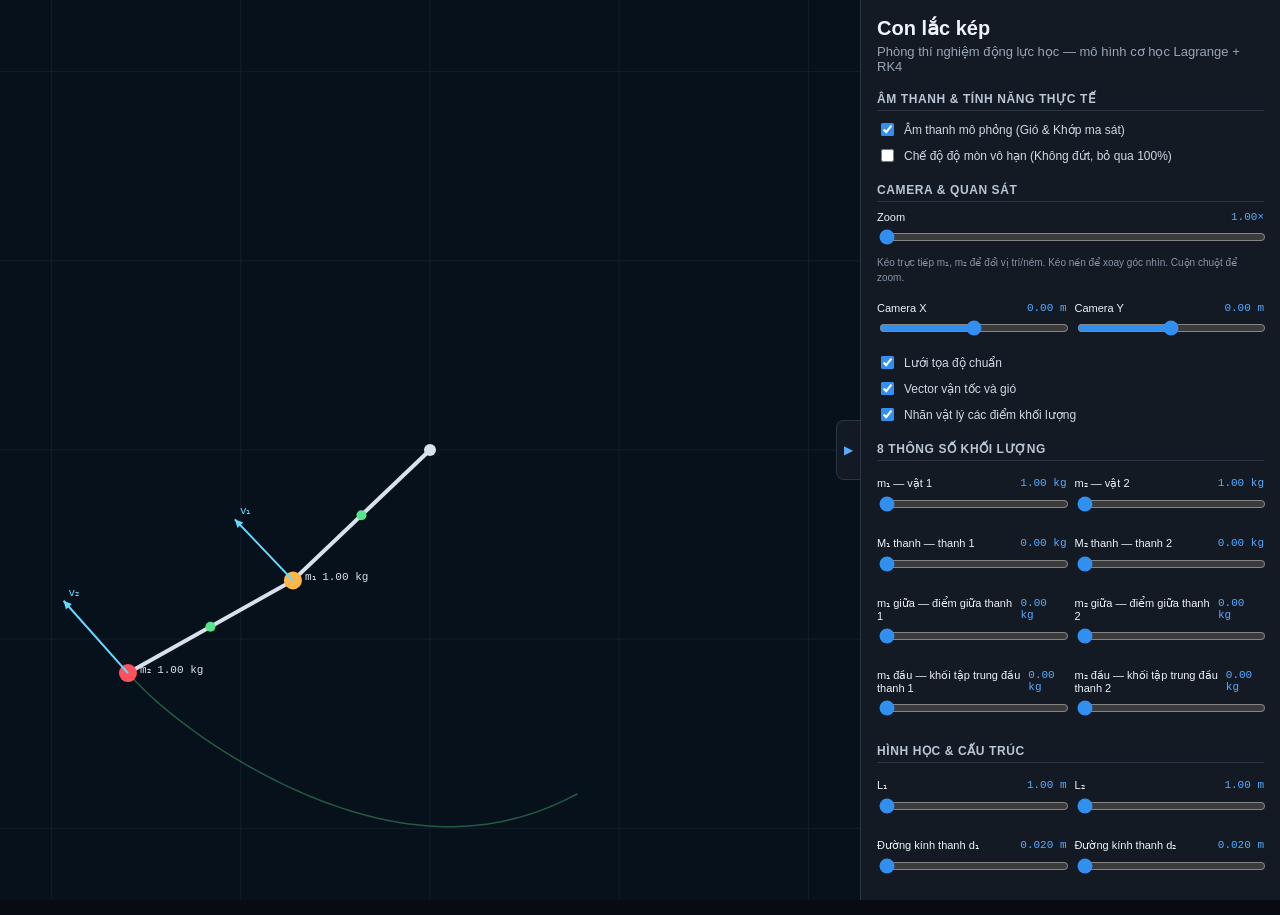
==== index.html @ 12edc6c8 "Update index.html" ====
<!doctype html>
<html lang="vi">
<head>
<meta charset="utf-8">
<meta name="viewport" content="width=device-width,initial-scale=1">
<title>Con lắc kép — Phòng thí nghiệm động lực học nâng cao</title>
<link rel="stylesheet" href="index.css">
</head>
<body>
<div class="app">
<div class="stage">
  <canvas id="cv"></canvas>
  <div id="toggleBtn" class="toggle-btn" title="Thu gọn/Mở rộng Bảng điều khiển">▶</div>
</div>
<aside class="panel" id="sidePanel">
<h1>Con lắc kép</h1>
<div class="sub">Phòng thí nghiệm động lực học — mô hình cơ học Lagrange + RK4</div>

<h2>Âm thanh & Tính năng thực tế</h2>
<label class="check"><input id="soundOn" type="checkbox" checked>Âm thanh mô phỏng (Gió & Khớp ma sát)</label>
<label class="check"><input id="infiniteWear" type="checkbox">Chế độ độ mòn vô hạn (Không đứt, bỏ qua 100%)</label>

<h2>Camera & Quan sát</h2>
<div class="field"><div class="lab"><span>Zoom</span><span class="val" id="zoomV"></span></div><input id="zoom" type="range" min="2" max="40" step=".01" value="1"></div>
<div class="note">Kéo trực tiếp m₁, m₂ để đổi vị trí/ném. Kéo nền để xoay góc nhìn. Cuộn chuột để zoom.</div>
<div class="grid">
<div class="field"><div class="lab"><span>Camera X</span><span class="val" id="camXV"></span></div><input id="camX" type="range" min="-100" max="100" step=".01" value="0"></div>
<div class="field"><div class="lab"><span>Camera Y</span><span class="val" id="camYV"></span></div><input id="camY" type="range" min="-100" max="100" step=".01" value="0"></div>
</div>
<label class="check"><input id="gridOn" type="checkbox" checked>Lưới tọa độ chuẩn</label>
<label class="check"><input id="vectors" type="checkbox" checked>Vector vận tốc và gió</label>
<label class="check"><input id="labels" type="checkbox" checked>Nhãn vật lý các điểm khối lượng</label>

<h2>8 thông số khối lượng</h2>
<div class="grid">
<div class="field"><div class="lab"><span>m₁ — vật 1</span><span class="val" id="m1V"></span></div><input id="m1" type="range" min="0.1" max="2000" step=".01" value="1"></div>
<div class="field"><div class="lab"><span>m₂ — vật 2</span><span class="val" id="m2V"></span></div><input id="m2" type="range" min="0.1" max="2000" step=".01" value="1"></div>
<div class="field"><div class="lab"><span>M₁ thanh — thanh 1</span><span class="val" id="MR1V"></span></div><input id="MR1" type="range" min="0" max="2000" step=".01" value="0"></div>
<div class="field"><div class="lab"><span>M₂ thanh — thanh 2</span><span class="val" id="MR2V"></span></div><input id="MR2" type="range" min="0" max="2000" step=".01" value="0"></div>
<div class="field"><div class="lab"><span>m₁ giữa — điểm giữa thanh 1</span><span class="val" id="m1MidV"></span></div><input id="m1Mid" type="range" min="0" max="2000" step=".01" value="0"></div>
<div class="field"><div class="lab"><span>m₂ giữa — điểm giữa thanh 2</span><span class="val" id="m2MidV"></span></div><input id="m2Mid" type="range" min="0" max="2000" step=".01" value="0"></div>
<div class="field"><div class="lab"><span>m₁ đầu — khối tập trung đầu thanh 1</span><span class="val" id="m1EndV"></span></div><input id="m1End" type="range" min="0" max="2000" step=".01" value="0"></div>
<div class="field"><div class="lab"><span>m₂ đầu — khối tập trung đầu thanh 2</span><span class="val" id="m2EndV"></span></div><input id="m2End" type="range" min="0" max="2000" step=".01" value="0"></div>
</div>

<h2>Hình học & Cấu trúc</h2>
<div class="grid">
<div class="field"><div class="lab"><span>L₁</span><span class="val" id="L1V"></span></div><input id="L1" type="range" min="1" max="500" step=".01" value="1"></div>
<div class="field"><div class="lab"><span>L₂</span><span class="val" id="L2V"></span></div><input id="L2" type="range" min="1" max="500" step=".01" value="1"></div>
<div class="field"><div class="lab"><span>Đường kính thanh d₁</span><span class="val" id="d1V"></span></div><input id="d1" type="range" min="0.02" max="20" step=".001" value=".02"></div>
<div class="field"><div class="lab"><span>Đường kính thanh d₂</span><span class="val" id="d2V"></span></div><input id="d2" type="range" min="0.02" max="20" step=".001" value=".02"></div>
<div class="field"><div class="lab"><span>Bán kính vật r₁</span><span class="val" id="r1V"></span></div><input id="r1" type="range" min="0.1" max="40" step=".001" value=".08"></div>
<div class="field"><div class="lab"><span>Bán kính vật r₂</span><span class="val" id="r2V"></span></div><input id="r2" type="range" min="0.1" max="40" step=".001" value=".08"></div>
</div>

<h2>Điều kiện ban đầu</h2>
<div class="grid">
<div class="field"><div class="lab"><span>θ₁</span><span class="val" id="t1V"></span></div><input id="t1" type="range" min="-1800" max="360" value="90"></div>
<div class="field"><div class="lab"><span>θ₂</span><span class="val" id="t2V"></span></div><input id="t2" type="range" min="-1800" max="360" value="90"></div>
<div class="field"><div class="lab"><span>ω₁</span><span class="val" id="w1V"></span></div><input id="w1" type="range" min="-200" max="2000" step=".1" value="0"></div>
<div class="field"><div class="lab"><span>ω₂</span><span class="val" id="w2V"></span></div><input id="w2" type="range" min="-200" max="2000" step=".1" value="0"></div>
</div>
<div class="field">
  <div class="lab"><span>Gia tốc trọng trường g</span><span class="val" id="gV"></span></div>
  <div style="display:flex; gap:8px;">
    <input id="g" type="range" min="0" max="200" step=".01" value="9.81" style="flex:1">
    <select id="gPreset" style="width:110px; margin-top:0; padding:4px 6px;">
      <option value="9.81">Trái Đất</option>
      <option value="1.62">Mặt Trăng</option>
      <option value="3.71">Sao Hỏa</option>
      <option value="24.79">Mộc Tinh</option>
      <option value="0">Không trọng lực</option>
    </select>
  </div>
</div>

<h2>Vật liệu & Hao mòn ổ khớp</h2>
<div class="field">
  <div class="lab"><span>Chất liệu cấu tạo (Chịu lực ly tâm)</span></div>
  <select id="material">
    <option value="s1">s1 - Vật liệu gốc (Tiêu chuẩn)</option>
    <option value="s2">s2 - Thép (Cứng, chịu ly tâm tốt)</option>
    <option value="s3">s3 - Titanium (Rất cứng, siêu bền)</option>
    <option value="s4">s4 - Sắt (Cứng trung bình)</option>
    <option value="s5">s5 - Dây thừng (Mềm, mòn/đứt nhanh)</option>
  </select>
</div>
<div class="note">Chất liệu cứng hơn sẽ chịu được lực ly tâm (kéo đứt) lớn hơn, từ đó giảm tốc độ hao mòn khớp nối khi quay nhanh.</div>

<div class="grid">
<div class="field"><div class="lab"><span>Nhớt b₁</span><span class="val" id="b1V"></span></div><input id="b1" type="range" min="0" max="100" step=".001" value=".02"></div>
<div class="field"><div class="lab"><span>Nhớt b₂</span><span class="val" id="b2V"></span></div><input id="b2" type="range" min="0" max="100" step=".001" value=".02"></div>
<div class="field"><div class="lab"><span>Ma sát khô τ₁</span><span class="val" id="f1V"></span></div><input id="f1" type="range" min="0" max="50" step=".001" value=".005"></div>
<div class="field"><div class="lab"><span>Ma sát khô τ₂</span><span class="val" id="f2V"></span></div><input id="f2" type="range" min="0" max="50" step=".001" value=".005"></div>
</div>
<div class="field"><div class="lab"><span>Hệ số mòn cơ bản</span><span class="val" id="wearRateV"></span></div><input id="wearRate" type="range" min="0" max="0.1" step=".000001" value=".00001"></div>

<h2>Không khí & Gió động</h2>
<div class="grid">
<div class="field"><div class="lab"><span>Nhiệt độ</span><span class="val" id="tempV"></span></div><input id="temp" type="range" min="-200" max="500" value="20"></div>
<div class="field"><div class="lab"><span>Áp suất</span><span class="val" id="pressV"></span></div><input id="press" type="range" min="800000" max="1100000" step="100" value="101325"></div>
<div class="field"><div class="lab"><span>Gió tĩnh</span><span class="val" id="windV"></span></div><input id="wind" type="range" min="0" max="500" step=".1" value="0"></div>
<div class="field"><div class="lab"><span>Hướng gió</span><span class="val" id="windAngV"></span></div><input id="windAng" type="range" min="0" max="360" value="0"></div>
<div class="field"><div class="lab"><span>Gió giật</span><span class="val" id="gustV"></span></div><input id="gust" type="range" min="0" max="3000" step=".1" value="0"></div>
<div class="field"><div class="lab"><span>Chu kỳ giật</span><span class="val" id="gustPV"></span></div><input id="gustP" type="range" min="2" max="2000" step=".1" value="3"></div>
<div class="field"><div class="lab"><span>Cd vật</span><span class="val" id="cdV"></span></div><input id="cd" type="range" min="0" max="200" step=".01" value=".47"></div>
<div class="field"><div class="lab"><span>Cd thanh</span><span class="val" id="rodCdV"></span></div><input id="rodCd" type="range" min="0" max="200" step=".01" value="1.2"></div>
</div>
<label class="check"><input id="air" type="checkbox" checked>Cản không khí</label>
<label class="check"><input id="windOn" type="checkbox">Bật gió</label>
<div class="grid">
<div class="field"><div class="lab"><span>Độ nhớt μ</span><span class="val" id="viscV"></span></div><input id="visc" type="range" min="0" max="2" step=".000001" value=".000018"></div>
<div class="field"><div class="lab"><span>Mật độ chất lưu ρf</span><span class="val" id="fluidRhoV"></span></div><input id="fluidRho" type="range" min="0" max="20000" step="1" value="1.225"></div>
</div>
<label class="check"><input id="buoy" type="checkbox">Lực đẩy Archimedes</label>

<h2>Môi trường nâng cao & Rung</h2>
<div class="grid">
<div class="field"><div class="lab"><span>Hệ số ρ khí</span><span class="val" id="airRhoFactorV"></span></div><input id="airRhoFactor" type="range" min="0" max="10" step=".01" value="1"></div>
<div class="field"><div class="lab"><span>Hệ số nhớt môi trường</span><span class="val" id="fluidViscFactorV"></span></div><input id="fluidViscFactor" type="range" min="0" max="10" step=".01" value="1"></div>
<div class="field"><div class="lab"><span>Biên độ rung</span><span class="val" id="supAmpV"></span></div><input id="supAmp" type="range" min="0" max="50" step=".001" value="0"></div>
<div class="field"><div class="lab"><span>Tần số rung</span><span class="val" id="supFreqV"></span></div><input id="supFreq" type="range" min="1" max="2000" step=".1" value="1"></div>
<div class="field"><div class="lab"><span>Hướng rung</span><span class="val" id="supAngV"></span></div><input id="supAng" type="range" min="0" max="360" value="0"></div>
</div>

<h2>Lực ngoại vi (Ném/Đẩy)</h2>
<div class="grid">
<div class="field"><div class="lab"><span>Lực F</span><span class="val" id="forceV"></span></div><input id="force" type="range" min="0" max="30000" step=".1" value="0"></div>
<div class="field"><div class="lab"><span>Hướng lực</span><span class="val" id="forceAngV"></span></div><input id="forceAng" type="range" min="0" max="360" value="0"></div>
<div class="field"><div class="lab"><span>Thời gian</span><span class="val" id="forceDurV"></span></div><input id="forceDur" type="range" min="0.1" max="1000" step=".01" value=".2"></div>
</div>
<select id="forceBody"><option value="1">Tác dụng lên m₁</option><option value="2">Tác dụng lên m₂</option></select>
<button class="force" id="applyForce">Tác dụng lực</button>

<h2>ĐIỀU KHIỂN MÔ PHỎNG</h2>
<div class="field"><div class="lab"><span>Tốc độ thời gian</span><span class="val" id="speedV"></span></div><input id="speed" type="range" min="1" max="500" step=".1" value="1"></div>
<div class="field"><div class="lab"><span>Vệt quỹ đạo</span><span class="val" id="trailV"></span></div><input id="trail" type="range" min="0" max="1000000" value="2"></div>
<button class="primary" id="pause">Tạm dừng</button>
<button id="reset">Reset hệ thống</button>

<h2 style="margin-top:24px; border-color:#324360; color:#fff">BẢNG ĐO LƯỜNG NĂNG LƯỢNG</h2>
<div class="energy-panel">
  <div class="meter-wrap">
     <div class="meter-label">Động năng (K)</div>
     <div class="meter"><div id="barK" style="width:0%; background:var(--green)"></div><span class="meter-val" id="valK">0 J</span></div>
  </div>
  <div class="meter-wrap">
     <div class="meter-label">Thế năng (|U|)</div>
     <div class="meter"><div id="barU" style="width:0%; background:var(--blue)"></div><span class="meter-val" id="valU">0 J</span></div>
  </div>
  <div class="meter-wrap">
     <div class="meter-label">Tiêu hao (Loss)</div>
     <div class="meter"><div id="barLoss" style="width:0%; background:var(--orange)"></div><span class="meter-val" id="valLoss">0 J</span></div>
  </div>
</div>

<h2>CẢM BIẾN ĐỘNG LỰC HỌC CHI TIẾT</h2>
<div class="info">
<span class="sec-title">⏱️ Trạng thái Cơ học</span>
Thời gian t = <b id="time"></b> s<br>
Độ mòn khớp = <b id="wear" class="red"></b> %<br>
Lực ly tâm ước tính = <b id="fcProxy" class="org"></b> N<br>
Tọa độ Khối tâm CM = (<b id="xCM"></b>, <b id="yCM"></b>) m<br>

<span class="sec-title">📐 Động học góc (Angular)</span>
θ₁ = <b id="theta1"></b>° &nbsp;|&nbsp; θ₂ = <b id="theta2"></b>°<br>
ω₁ = <b id="omega1"></b> rad/s &nbsp;|&nbsp; ω₂ = <b id="omega2"></b> rad/s<br>
α₁ = <b id="alpha1"></b> rad/s² &nbsp;|&nbsp; α₂ = <b id="alpha2"></b> rad/s²<br>

<span class="sec-title">📍 Tọa độ & Vận tốc Không gian</span>
|v₁| = <b id="v1"></b> m/s &nbsp;|&nbsp; |v₂| = <b id="v2"></b> m/s<br>
|a₁| = <b id="a1"></b> m/s² &nbsp;|&nbsp; |a₂| = <b id="a2"></b> m/s²<br>

<span class="sec-title">⚖️ Lực & Mô-men (Forces & Torques)</span>
Lực căng thanh T₁ = <b id="T1" class="grn"></b> N &nbsp;|&nbsp; T₂ = <b id="T2" class="grn"></b> N<br>
Mô-men ma sát τ_f1 = <b id="tauF1"></b> N·m &nbsp;|&nbsp; τ_f2 = <b id="tauF2"></b> N·m<br>
Công suất tiêu tán P_loss = <b id="pLoss" class="org"></b> W<br>

<span class="sec-title">⚡ Phân rã Năng lượng (Energy Breakdown)</span>
Tổng Động năng K = <b id="K" class="grn"></b> J<br>
Tổng Thế năng U = <b id="U" class="blue"></b> J<br>
Cơ năng toàn phần E = <b id="E"></b> J<br>
Sai lệch cơ năng ΔE = <b id="dE"></b> J<br>
Công lực ngoài W_ext = <b id="work"></b> J<br>

<span class="sec-title">🌐 Môi trường & Động lượng</span>
Mật độ không khí ρ = <b id="rho"></b> kg/m³<br>
Động lượng tuyến tính |P| = <b id="mom"></b> kg·m/s<br>
Mô-men động lượng |L| = <b id="angMom"></b> kg·m²/s
</div>
</aside>
</div>

<footer class="copyright">
© 2026 | © Copyright ATCX. All rights reserved
</footer>
<script src="index.js"></script>
</body>
</html>
---- index.css ----
*{box-sizing:border-box}
:root{--bg:#080c12;--panel:#131a24;--line:#2b3544;--txt:#edf3f8;--muted:#98a6b8;--blue:#58aaff;--green:#62e58a;--orange:#ffb64b;--red:#ff505c}
html,body{margin:0;width:100%;height:100%;overflow:hidden;background:var(--bg);color:var(--txt);font:13px Arial}
.app{height:100%;display:flex}
.stage{position:relative;flex:1;min-width:0}
canvas{width:100%;height:100%;display:block;cursor:grab}
canvas.dragging{cursor:grabbing}
.panel{width:420px;background:var(--panel);border-left:1px solid var(--line);padding:16px;overflow:auto}
h1{font-size:20px;margin:0}.sub{color:var(--muted);margin:4px 0 15px}
h2{font-size:12px;color:#b9c6d6;margin:18px 0 9px;text-transform:uppercase;letter-spacing:.05em;border-bottom:1px solid var(--line);padding-bottom:4px}
.grid{display:grid;grid-template-columns:1fr 1fr;gap:8px}
.field{margin:7px 0}.lab{display:flex;justify-content:space-between;font-size:11px;margin-bottom:4px}.val{color:var(--blue);font-family:monospace}
input[type=range]{width:100%;accent-color:#318ff0}
input[type=checkbox]{accent-color:#318ff0}
button,select{width:100%;padding:9px;border:1px solid var(--line);border-radius:7px;background:#1e2736;color:#fff;font-weight:700;margin-top:6px;cursor:pointer}
button:hover,select:hover{background:#2a374a}
button.primary{background:#2e8ff0;border:0}button.force{background:#a47a20;border:0}
.check{display:flex;gap:7px;align-items:center;margin:7px 0;color:#cfd8e3;font-size:12px;cursor:pointer}
.info{background:#090e15;border:1px solid var(--line);border-radius:8px;padding:10px;font:11px/1.7 monospace;margin-bottom:10px}
.info b{color:var(--blue);font-weight:400}
.info b.grn{color:var(--green)}
.info b.org{color:var(--orange)}
.info b.red{color:var(--red)}
.note{font-size:10px;color:#8795a7;line-height:1.5;margin-bottom:10px}
.sec-title{color:#7a94b5;font-weight:bold;margin-top:8px;display:block;border-bottom:1px dashed #202b3a;padding-bottom:2px;font-family:Arial}


.energy-panel { background: #0c121c; padding: 10px; border-radius: 6px; border: 1px solid var(--line); margin-bottom: 12px; }
.meter-wrap { display: flex; align-items: center; font-size: 10px; margin: 6px 0; font-family: Arial; }
.meter-label { width: 90px; color: var(--muted); }
.meter { flex: 1; height: 10px; background: #1a222e; border-radius: 5px; overflow: hidden; position: relative; }
.meter > div { height: 100%; transition: width 0.1s ease-out; }
.meter-val { position: absolute; right: 4px; top: -1px; font-size: 9px; line-height: 12px; font-family: monospace; text-shadow: 1px 1px 0 #000; color: #fff;}


.panel { transition: margin-right 0.3s cubic-bezier(0.4, 0, 0.2, 1); margin-right: 0; flex-shrink: 0; z-index: 5; }
.panel.collapsed { margin-right: -420px; box-shadow: none; border-left: none; }
.toggle-btn {
  position: absolute; right: 0; top: 50%; transform: translateY(-50%);
  width: 24px; height: 60px; background: var(--panel); border: 1px solid var(--line); border-right: none;
  border-radius: 8px 0 0 8px; cursor: pointer; display: flex; align-items: center; justify-content: center;
  color: var(--blue); z-index: 10; font-size: 12px; transition: background 0.2s, transform 0.3s;
}
.toggle-btn:hover { background: #1e2736; color: #fff; }
.toggle-btn.flipped {
.copyright {
    position: fixed;
    bottom: 8px;
    left: 0;
    width: 100%;
    text-align: center;
    font-size: 12px;
    color: rgba(255, 255, 255, 0.65);
    z-index: 9999;
    pointer-events: none;
}
  transform: translateY(-50%) scaleX(-1);
  background: rgba(19, 26, 36, 0.7);
  border-right: 1px solid var(--line);
}
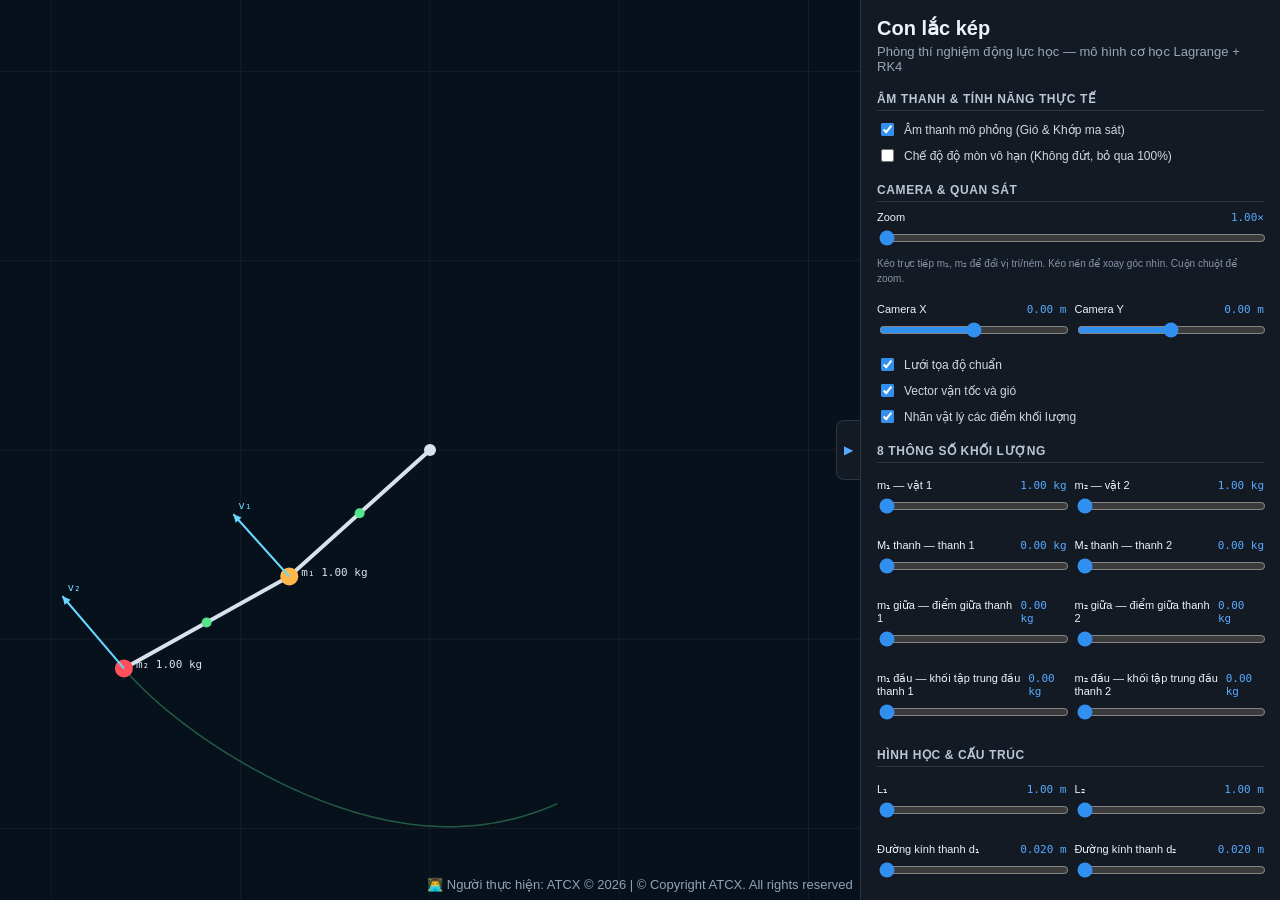
==== commit 15a641de: "Update index.html" ====
--- a/index.html
+++ b/index.html
@@ -192,6 +192,7 @@
 </div>
 
 <footer class="copyright">
+👨‍💻 Người thực hiện: ATCX
 © 2026 | © Copyright ATCX. All rights reserved
 </footer>
 <script src="index.js"></script>
--- a/index.css
+++ b/index.css
@@ -1,60 +1,293 @@
-*{box-sizing:border-box}
-:root{--bg:#080c12;--panel:#131a24;--line:#2b3544;--txt:#edf3f8;--muted:#98a6b8;--blue:#58aaff;--green:#62e58a;--orange:#ffb64b;--red:#ff505c}
-html,body{margin:0;width:100%;height:100%;overflow:hidden;background:var(--bg);color:var(--txt);font:13px Arial}
-.app{height:100%;display:flex}
-.stage{position:relative;flex:1;min-width:0}
-canvas{width:100%;height:100%;display:block;cursor:grab}
-canvas.dragging{cursor:grabbing}
-.panel{width:420px;background:var(--panel);border-left:1px solid var(--line);padding:16px;overflow:auto}
-h1{font-size:20px;margin:0}.sub{color:var(--muted);margin:4px 0 15px}
-h2{font-size:12px;color:#b9c6d6;margin:18px 0 9px;text-transform:uppercase;letter-spacing:.05em;border-bottom:1px solid var(--line);padding-bottom:4px}
-.grid{display:grid;grid-template-columns:1fr 1fr;gap:8px}
-.field{margin:7px 0}.lab{display:flex;justify-content:space-between;font-size:11px;margin-bottom:4px}.val{color:var(--blue);font-family:monospace}
-input[type=range]{width:100%;accent-color:#318ff0}
-input[type=checkbox]{accent-color:#318ff0}
-button,select{width:100%;padding:9px;border:1px solid var(--line);border-radius:7px;background:#1e2736;color:#fff;font-weight:700;margin-top:6px;cursor:pointer}
-button:hover,select:hover{background:#2a374a}
-button.primary{background:#2e8ff0;border:0}button.force{background:#a47a20;border:0}
-.check{display:flex;gap:7px;align-items:center;margin:7px 0;color:#cfd8e3;font-size:12px;cursor:pointer}
-.info{background:#090e15;border:1px solid var(--line);border-radius:8px;padding:10px;font:11px/1.7 monospace;margin-bottom:10px}
-.info b{color:var(--blue);font-weight:400}
-.info b.grn{color:var(--green)}
-.info b.org{color:var(--orange)}
-.info b.red{color:var(--red)}
-.note{font-size:10px;color:#8795a7;line-height:1.5;margin-bottom:10px}
-.sec-title{color:#7a94b5;font-weight:bold;margin-top:8px;display:block;border-bottom:1px dashed #202b3a;padding-bottom:2px;font-family:Arial}
-
-
-.energy-panel { background: #0c121c; padding: 10px; border-radius: 6px; border: 1px solid var(--line); margin-bottom: 12px; }
-.meter-wrap { display: flex; align-items: center; font-size: 10px; margin: 6px 0; font-family: Arial; }
-.meter-label { width: 90px; color: var(--muted); }
-.meter { flex: 1; height: 10px; background: #1a222e; border-radius: 5px; overflow: hidden; position: relative; }
-.meter > div { height: 100%; transition: width 0.1s ease-out; }
-.meter-val { position: absolute; right: 4px; top: -1px; font-size: 9px; line-height: 12px; font-family: monospace; text-shadow: 1px 1px 0 #000; color: #fff;}
-
-
-.panel { transition: margin-right 0.3s cubic-bezier(0.4, 0, 0.2, 1); margin-right: 0; flex-shrink: 0; z-index: 5; }
-.panel.collapsed { margin-right: -420px; box-shadow: none; border-left: none; }
+* {
+  box-sizing: border-box;
+}
+
+:root {
+  --bg: #080c12;
+  --panel: #131a24;
+  --line: #2b3544;
+  --txt: #edf3f8;
+  --muted: #98a6b8;
+  --blue: #58aaff;
+  --green: #62e58a;
+  --orange: #ffb64b;
+  --red: #ff505c;
+}
+
+html,
+body {
+  margin: 0;
+  width: 100%;
+  height: 100%;
+  overflow: hidden;
+  background: var(--bg);
+  color: var(--txt);
+  font: 13px Arial;
+}
+
+.app {
+  height: 100%;
+  display: flex;
+}
+
+.stage {
+  position: relative;
+  flex: 1;
+  min-width: 0;
+}
+
+canvas {
+  width: 100%;
+  height: 100%;
+  display: block;
+  cursor: grab;
+}
+
+canvas.dragging {
+  cursor: grabbing;
+}
+
+.panel {
+  width: 420px;
+  background: var(--panel);
+  border-left: 1px solid var(--line);
+  padding: 16px;
+  overflow: auto;
+}
+
+h1 {
+  font-size: 20px;
+  margin: 0;
+}
+
+.sub {
+  color: var(--muted);
+  margin: 4px 0 15px;
+}
+
+h2 {
+  font-size: 12px;
+  color: #b9c6d6;
+  margin: 18px 0 9px;
+  text-transform: uppercase;
+  letter-spacing: 0.05em;
+  border-bottom: 1px solid var(--line);
+  padding-bottom: 4px;
+}
+
+.grid {
+  display: grid;
+  grid-template-columns: 1fr 1fr;
+  gap: 8px;
+}
+
+.field {
+  margin: 7px 0;
+}
+
+.lab {
+  display: flex;
+  justify-content: space-between;
+  font-size: 11px;
+  margin-bottom: 4px;
+}
+
+.val {
+  color: var(--blue);
+  font-family: monospace;
+}
+
+input[type="range"] {
+  width: 100%;
+  accent-color: #318ff0;
+}
+
+input[type="checkbox"] {
+  accent-color: #318ff0;
+}
+
+button,
+select {
+  width: 100%;
+  padding: 9px;
+  border: 1px solid var(--line);
+  border-radius: 7px;
+  background: #1e2736;
+  color: #fff;
+  font-weight: 700;
+  margin-top: 6px;
+  cursor: pointer;
+}
+
+button:hover,
+select:hover {
+  background: #2a374a;
+}
+
+button.primary {
+  background: #2e8ff0;
+  border: 0;
+}
+
+button.force {
+  background: #a47a20;
+  border: 0;
+}
+
+.check {
+  display: flex;
+  gap: 7px;
+  align-items: center;
+  margin: 7px 0;
+  color: #cfd8e3;
+  font-size: 12px;
+  cursor: pointer;
+}
+
+.info {
+  background: #090e15;
+  border: 1px solid var(--line);
+  border-radius: 8px;
+  padding: 10px;
+  font: 11px/1.7 monospace;
+  margin-bottom: 10px;
+}
+
+.info b {
+  color: var(--blue);
+  font-weight: 400;
+}
+
+.info b.grn {
+  color: var(--green);
+}
+
+.info b.org {
+  color: var(--orange);
+}
+
+.info b.red {
+  color: var(--red);
+}
+
+.note {
+  font-size: 10px;
+  color: #8795a7;
+  line-height: 1.5;
+  margin-bottom: 10px;
+}
+
+.sec-title {
+  color: #7a94b5;
+  font-weight: bold;
+  margin-top: 8px;
+  display: block;
+  border-bottom: 1px dashed #202b3a;
+  padding-bottom: 2px;
+  font-family: Arial;
+}
+
+.energy-panel {
+  background: #0c121c;
+  padding: 10px;
+  border-radius: 6px;
+  border: 1px solid var(--line);
+  margin-bottom: 12px;
+}
+
+.meter-wrap {
+  display: flex;
+  align-items: center;
+  font-size: 10px;
+  margin: 6px 0;
+  font-family: Arial;
+}
+
+.meter-label {
+  width: 90px;
+  color: var(--muted);
+}
+
+.meter {
+  flex: 1;
+  height: 10px;
+  background: #1a222e;
+  border-radius: 5px;
+  overflow: hidden;
+  position: relative;
+}
+
+.meter > div {
+  height: 100%;
+  transition: width 0.1s ease-out;
+}
+
+.meter-val {
+  position: absolute;
+  right: 4px;
+  top: -1px;
+  font-size: 9px;
+  line-height: 12px;
+  font-family: monospace;
+  text-shadow: 1px 1px 0 #000;
+  color: #fff;
+}
+
+.panel {
+  transition: margin-right 0.3s cubic-bezier(0.4, 0, 0.2, 1);
+  margin-right: 0;
+  flex-shrink: 0;
+  z-index: 5;
+}
+
+.panel.collapsed {
+  margin-right: -420px;
+  box-shadow: none;
+  border-left: none;
+}
+
 .toggle-btn {
-  position: absolute; right: 0; top: 50%; transform: translateY(-50%);
-  width: 24px; height: 60px; background: var(--panel); border: 1px solid var(--line); border-right: none;
-  border-radius: 8px 0 0 8px; cursor: pointer; display: flex; align-items: center; justify-content: center;
-  color: var(--blue); z-index: 10; font-size: 12px; transition: background 0.2s, transform 0.3s;
-}
-.toggle-btn:hover { background: #1e2736; color: #fff; }
+  position: absolute;
+  right: 0;
+  top: 50%;
+  transform: translateY(-50%);
+  width: 24px;
+  height: 60px;
+  background: var(--panel);
+  border: 1px solid var(--line);
+  border-right: none;
+  border-radius: 8px 0 0 8px;
+  cursor: pointer;
+  display: flex;
+  align-items: center;
+  justify-content: center;
+  color: var(--blue);
+  z-index: 10;
+  font-size: 12px;
+  transition: background 0.2s, transform 0.3s;
+}
+
+.toggle-btn:hover {
+  background: #1e2736;
+  color: #fff;
+}
+
 .toggle-btn.flipped {
-.copyright {
-    position: fixed;
-    bottom: 8px;
-    left: 0;
-    width: 100%;
-    text-align: center;
-    font-size: 12px;
-    color: rgba(255, 255, 255, 0.65);
-    z-index: 9999;
-    pointer-events: none;
-}
   transform: translateY(-50%) scaleX(-1);
   background: rgba(19, 26, 36, 0.7);
   border-right: 1px solid var(--line);
 }
+
+.copyright {
+  position: fixed;
+  left: 50%;
+  bottom: 8px;
+  transform: translateX(-50%);
+  width: max-content;
+  text-align: center;
+  font-size: 13px;
+  color: #8fa3b8;
+  z-index: 9999;
+  pointer-events: none;
+  white-space: nowrap;
+}
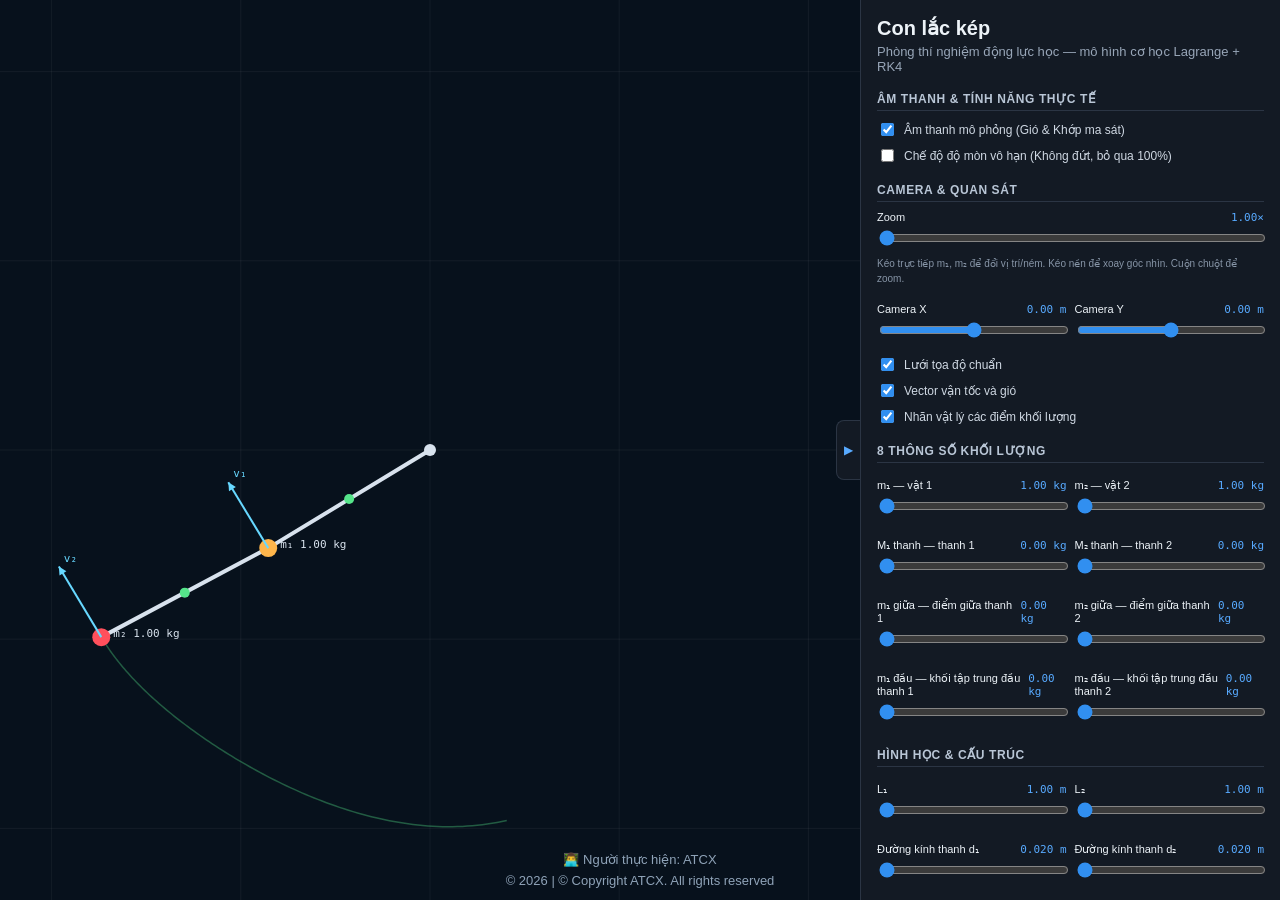
==== commit 393fcb31: "Update index.html" ====
--- a/index.html
+++ b/index.html
@@ -192,8 +192,8 @@
 </div>
 
 <footer class="copyright">
-👨‍💻 Người thực hiện: ATCX
-© 2026 | © Copyright ATCX. All rights reserved
+  <div>👨‍💻 Người thực hiện: ATCX</div>
+  <div>© 2026 | © Copyright ATCX. All rights reserved</div>
 </footer>
 <script src="index.js"></script>
 </body>
--- a/index.css
+++ b/index.css
@@ -286,6 +286,7 @@
   width: max-content;
   text-align: center;
   font-size: 13px;
+  line-height: 1.6;
   color: #8fa3b8;
   z-index: 9999;
   pointer-events: none;
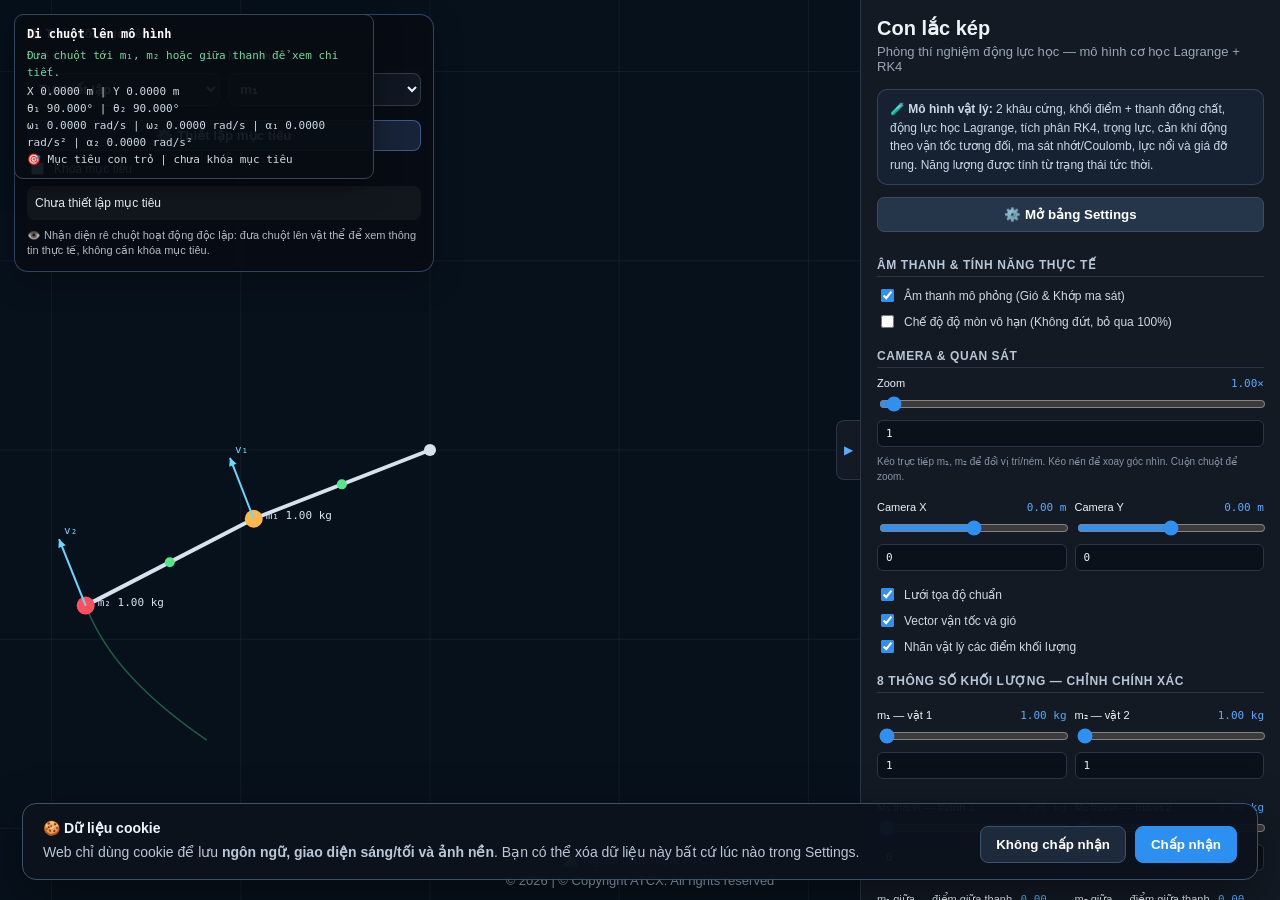
==== commit 8d28289d: "Add files via upload" ====
--- a/index.html
+++ b/index.html
@@ -4,24 +4,60 @@
 <meta charset="utf-8">
 <meta name="viewport" content="width=device-width,initial-scale=1">
 <title>Con lắc kép — Phòng thí nghiệm động lực học nâng cao</title>
-<link rel="stylesheet" href="index.css">
+<link rel="stylesheet" href="index.css"><script src="cookie-theme.js"></script>
 </head>
 <body>
 <div class="app">
 <div class="stage">
   <canvas id="cv"></canvas>
   <div id="toggleBtn" class="toggle-btn" title="Thu gọn/Mở rộng Bảng điều khiển">▶</div>
+  <div id="targetPanel" class="target-panel draggable-panel">
+    <div class="hover-title">🎯 Theo dõi mục tiêu</div>
+    <div class="target-grid">
+      <label>Chế độ
+        <select id="targetMode">
+          <option value="auto">Tự thiết lập</option>
+          <option value="manual">Chọn mục tiêu</option>
+        </select>
+      </label>
+      <label>Mục tiêu
+        <select id="targetSelect">
+          <option value="m1">m₁</option>
+          <option value="m2">m₂</option>
+          <option value="m1Mid">Giữa thanh 1</option>
+          <option value="m2Mid">Giữa thanh 2</option>
+          <option value="m1End">Đầu thanh 1</option>
+          <option value="m2End">Đầu thanh 2</option>
+        </select>
+      </label>
+    </div>
+    <div class="target-actions">
+      <button type="button" id="targetSetup">⚙️ Thiết lập mục tiêu</button>
+      <label class="check"><input id="targetLock" type="checkbox"> Khóa mục tiêu</label>
+    </div>
+    <div id="targetLive">Chưa thiết lập mục tiêu</div>
+    <div class="target-note">👁️ Nhận diện rê chuột hoạt động độc lập: đưa chuột lên vật thể để xem thông tin thực tế, không cần khóa mục tiêu.</div>
+  </div>
+  <div id="hoverInfo" class="hover-info draggable-panel">
+    <div class="hover-title" id="hoverTitle">Di chuột lên mô hình</div>
+    <div id="hoverDetail">Đưa chuột tới m₁, m₂ hoặc giữa thanh để xem chi tiết.</div>
+    <div id="hoverCoords">X 0.0000 m | Y 0.0000 m</div>
+    <div id="hoverAngles">θ₁ 90.000° | θ₂ 90.000°</div>
+    <div id="hoverOmega">ω₁ 0.0000 rad/s | ω₂ 0.0000 rad/s | α₁ 0.0000 rad/s² | α₂ 0.0000 rad/s²</div>
+    <div id="hoverTarget">🎯 Mục tiêu con trỏ | chưa khóa mục tiêu</div>
+  </div>
 </div>
 <aside class="panel" id="sidePanel">
 <h1>Con lắc kép</h1>
 <div class="sub">Phòng thí nghiệm động lực học — mô hình cơ học Lagrange + RK4</div>
+<div class="physics-model-note"><b>🧪 Mô hình vật lý:</b> 2 khâu cứng, khối điểm + thanh đồng chất, động lực học Lagrange, tích phân RK4, trọng lực, cản khí động theo vận tốc tương đối, ma sát nhớt/Coulomb, lực nổi và giá đỡ rung. Năng lượng được tính từ trạng thái tức thời.</div><button type="button" class="settings-link" id="openSettings">⚙️ Mở bảng Settings</button>
 
 <h2>Âm thanh & Tính năng thực tế</h2>
 <label class="check"><input id="soundOn" type="checkbox" checked>Âm thanh mô phỏng (Gió & Khớp ma sát)</label>
 <label class="check"><input id="infiniteWear" type="checkbox">Chế độ độ mòn vô hạn (Không đứt, bỏ qua 100%)</label>
 
 <h2>Camera & Quan sát</h2>
-<div class="field"><div class="lab"><span>Zoom</span><span class="val" id="zoomV"></span></div><input id="zoom" type="range" min="2" max="40" step=".01" value="1"></div>
+<div class="field"><div class="lab"><span>Zoom</span><span class="val" id="zoomV"></span></div><input id="zoom" type="range" min=".25" max="40" step=".01" value="1"></div>
 <div class="note">Kéo trực tiếp m₁, m₂ để đổi vị trí/ném. Kéo nền để xoay góc nhìn. Cuộn chuột để zoom.</div>
 <div class="grid">
 <div class="field"><div class="lab"><span>Camera X</span><span class="val" id="camXV"></span></div><input id="camX" type="range" min="-100" max="100" step=".01" value="0"></div>
@@ -31,7 +67,7 @@
 <label class="check"><input id="vectors" type="checkbox" checked>Vector vận tốc và gió</label>
 <label class="check"><input id="labels" type="checkbox" checked>Nhãn vật lý các điểm khối lượng</label>
 
-<h2>8 thông số khối lượng</h2>
+<h2>8 thông số khối lượng — chỉnh chính xác</h2>
 <div class="grid">
 <div class="field"><div class="lab"><span>m₁ — vật 1</span><span class="val" id="m1V"></span></div><input id="m1" type="range" min="0.1" max="2000" step=".01" value="1"></div>
 <div class="field"><div class="lab"><span>m₂ — vật 2</span><span class="val" id="m2V"></span></div><input id="m2" type="range" min="0.1" max="2000" step=".01" value="1"></div>
@@ -43,10 +79,32 @@
 <div class="field"><div class="lab"><span>m₂ đầu — khối tập trung đầu thanh 2</span><span class="val" id="m2EndV"></span></div><input id="m2End" type="range" min="0" max="2000" step=".01" value="0"></div>
 </div>
 
+<h2>⚖️ Điều khiển khối lượng nâng cao</h2>
+<div class="mass-tools">
+  <div class="mass-total-row">
+    <label for="totalMass">Tổng khối lượng 5 vị trí</label>
+    <input id="totalMass" type="range" min="0" max="10000" step="0.01" value="2000">
+    <span class="val" id="totalMassV"></span>
+  </div>
+  <div class="mass-five-grid">
+    <div class="mass-slider"><div class="lab"><span>Vị trí 1 — m₁</span><span class="val" id="massPart1V"></span></div><input id="massPart1" type="range" min="0" max="2000" step="0.01" value="400"></div>
+    <div class="mass-slider"><div class="lab"><span>Vị trí 2 — m₂</span><span class="val" id="massPart2V"></span></div><input id="massPart2" type="range" min="0" max="2000" step="0.01" value="400"></div>
+    <div class="mass-slider"><div class="lab"><span>Vị trí 3 — giữa thanh 1</span><span class="val" id="massPart3V"></span></div><input id="massPart3" type="range" min="0" max="2000" step="0.01" value="400"></div>
+    <div class="mass-slider"><div class="lab"><span>Vị trí 4 — giữa thanh 2</span><span class="val" id="massPart4V"></span></div><input id="massPart4" type="range" min="0" max="2000" step="0.01" value="400"></div>
+    <div class="mass-slider"><div class="lab"><span>Vị trí 5 — đầu thanh 1</span><span class="val" id="massPart5V"></span></div><input id="massPart5" type="range" min="0" max="2000" step="0.01" value="400"></div>
+  </div>
+  <div class="mass-actions">
+    <button type="button" id="splitMass">⚖️ Chia đều tổng khối lượng cho 5 vị trí</button>
+    <button type="button" id="applyMassParts">✅ Áp dụng 5 giá trị vào mô hình</button>
+  </div>
+  <div class="note">Ví dụ: nhập <b>2000 kg</b> rồi bấm “Chia đều” → mỗi vị trí <b>400 kg</b>. Mỗi vị trí đều có thanh kéo riêng để chỉnh chính xác từng giá trị.</div>
+</div>
+
 <h2>Hình học & Cấu trúc</h2>
-<div class="grid">
-<div class="field"><div class="lab"><span>L₁</span><span class="val" id="L1V"></span></div><input id="L1" type="range" min="1" max="500" step=".01" value="1"></div>
-<div class="field"><div class="lab"><span>L₂</span><span class="val" id="L2V"></span></div><input id="L2" type="range" min="1" max="500" step=".01" value="1"></div>
+<div class="note">Có thể chỉnh riêng chiều dài thanh 1 và thanh 2 để khảo sát ảnh hưởng của hình học đến chuyển động.</div>
+<div class="grid">
+<div class="field"><div class="lab"><span>Độ dài thanh 1 — L₁</span><span class="val" id="L1V"></span></div><input id="L1" type="range" min=".1" max="20" step=".01" value="1"></div>
+<div class="field"><div class="lab"><span>Độ dài thanh 2 — L₂</span><span class="val" id="L2V"></span></div><input id="L2" type="range" min=".1" max="20" step=".01" value="1"></div>
 <div class="field"><div class="lab"><span>Đường kính thanh d₁</span><span class="val" id="d1V"></span></div><input id="d1" type="range" min="0.02" max="20" step=".001" value=".02"></div>
 <div class="field"><div class="lab"><span>Đường kính thanh d₂</span><span class="val" id="d2V"></span></div><input id="d2" type="range" min="0.02" max="20" step=".001" value=".02"></div>
 <div class="field"><div class="lab"><span>Bán kính vật r₁</span><span class="val" id="r1V"></span></div><input id="r1" type="range" min="0.1" max="40" step=".001" value=".08"></div>
@@ -85,7 +143,7 @@
     <option value="s5">s5 - Dây thừng (Mềm, mòn/đứt nhanh)</option>
   </select>
 </div>
-<div class="note">Chất liệu cứng hơn sẽ chịu được lực ly tâm (kéo đứt) lớn hơn, từ đó giảm tốc độ hao mòn khớp nối khi quay nhanh.</div>
+<div class="note">Giới hạn đứt được ước tính từ ứng suất kéo cực hạn của vật liệu và tiết diện tròn của thanh/dây. Đây là mô hình giáo dục; giá trị thực tế còn phụ thuộc hình dạng, khuyết tật, mối nối và hệ số an toàn.</div>
 
 <div class="grid">
 <div class="field"><div class="lab"><span>Nhớt b₁</span><span class="val" id="b1V"></span></div><input id="b1" type="range" min="0" max="100" step=".001" value=".02"></div>
@@ -94,6 +152,28 @@
 <div class="field"><div class="lab"><span>Ma sát khô τ₂</span><span class="val" id="f2V"></span></div><input id="f2" type="range" min="0" max="50" step=".001" value=".005"></div>
 </div>
 <div class="field"><div class="lab"><span>Hệ số mòn cơ bản</span><span class="val" id="wearRateV"></span></div><input id="wearRate" type="range" min="0" max="0.1" step=".000001" value=".00001"></div>
+
+<h2>🔬 Chế độ nghiên cứu</h2>
+<div class="research-box">
+  <div class="field">
+    <div class="lab"><span>Tốc độ mòn</span><span class="val" id="wearSpeedV"></span></div>
+    <input id="wearSpeed" type="range" min="1" max="10" step=".1" value="1">
+  </div>
+  <div class="research-presets">
+    <button type="button" data-wear-speed="1">x1 Chuẩn</button>
+    <button type="button" data-wear-speed="5">x5 Nhanh</button>
+    <button type="button" data-wear-speed="10">x10 Tối đa</button>
+  </div>
+</div>
+<div class="research-box">
+  <label class="check"><input id="maxEnergyDropOn" type="checkbox"> Giới hạn giảm năng lượng</label>
+<label class="check"><input id="performanceMode" type="checkbox" checked> 🚀 Tối ưu hiệu năng CPU/GPU</label>
+<div class="note" id="performanceInfo">Đang phát hiện CPU/GPU...</div>
+  <div class="field">
+    <div class="lab"><span>Mức giảm năng lượng mỗi giây</span><span class="val" id="maxEnergyDropV"></span></div>
+    <input id="maxEnergyDrop" type="range" min="1" max="10000" step="1" value="1000">
+  </div>
+</div>
 
 <h2>Không khí & Gió động</h2>
 <div class="grid">
@@ -152,6 +232,42 @@
      <div class="meter-label">Tiêu hao (Loss)</div>
      <div class="meter"><div id="barLoss" style="width:0%; background:var(--orange)"></div><span class="meter-val" id="valLoss">0 J</span></div>
   </div>
+  <div class="meter-wrap">
+     <div class="meter-label">Cơ năng hiện có (E)</div>
+     <div class="meter energy-current"><div id="barEnergy" style="width:0%; background:var(--blue)"></div><span class="meter-val" id="valEnergy">0 J</span></div>
+  </div>
+  <div class="energy-status" id="energyStatus">⚡ Đang dao động</div>
+  <div class="energy-status-detail" id="energyStatusDetail">Đang phân tích trạng thái năng lượng của hệ...</div>
+  <div class="energy-alert" id="energyAlert">ℹ️ Chưa có cảnh báo năng lượng.</div>
+  <div class="energy-detail-line" id="energyDetailLine">K 0.0000 J | U 0.0000 J | E 0.0000 J | còn 0%</div>
+  <div class="energy-detail-grid energy-status-grid">
+    <div><b>Chuyển hóa năng lượng</b><span id="energyFlow">K ↔ U</span></div>
+    <div><b>Mức chuyển động</b><span id="motionLevel">Đang đánh giá</span></div>
+    <div><b>Tốc độ hao hụt</b><span id="lossRate">0 W</span></div>
+    <div><b>Ước tính còn dao động</b><span id="energyEta">Đang tính...</span></div>
+  </div>
+  <div class="energy-detail-grid">
+    <div><b>Năng lượng còn lại</b><span id="energyRemaining">0 J</span></div>
+    <div><b>Ngân sách năng lượng</b><span id="energyBudget">0 J</span></div>
+    <div><b>Tỷ lệ còn lại</b><span id="energyPct">0 %</span></div>
+    <div><b>Biến thiên E</b><span id="energyRate">0 J/bước</span></div>
+  </div>
+  <details class="energy-breakdown" open>
+    <summary>🔬 Phân rã động năng — kiểm tra chi tiết</summary>
+    <div class="break-grid">
+      <span>m₁</span><b id="kM1">0 J</b><span>m₂</span><b id="kM2">0 J</b>
+      <span>Giữa thanh 1</span><b id="kMid1">0 J</b><span>Giữa thanh 2</span><b id="kMid2">0 J</b>
+      <span>Thanh 1</span><b id="kRod1">0 J</b><span>Thanh 2</span><b id="kRod2">0 J</b>
+    </div>
+  </details>
+  <details class="energy-breakdown">
+    <summary>📐 Phân rã thế năng</summary>
+    <div class="break-grid">
+      <span>m₁</span><b id="uM1">0 J</b><span>m₂</span><b id="uM2">0 J</b>
+      <span>Giữa thanh 1</span><b id="uMid1">0 J</b><span>Giữa thanh 2</span><b id="uMid2">0 J</b>
+      <span>Thanh 1</span><b id="uRod1">0 J</b><span>Thanh 2</span><b id="uRod2">0 J</b>
+    </div>
+  </details>
 </div>
 
 <h2>CẢM BIẾN ĐỘNG LỰC HỌC CHI TIẾT</h2>
@@ -159,7 +275,7 @@
 <span class="sec-title">⏱️ Trạng thái Cơ học</span>
 Thời gian t = <b id="time"></b> s<br>
 Độ mòn khớp = <b id="wear" class="red"></b> %<br>
-Lực ly tâm ước tính = <b id="fcProxy" class="org"></b> N<br>
+Lực dọc trục tại khớp 2 = <b id="fcProxy" class="org"></b> N<br>Giới hạn chịu kéo = <b id="breakCapacity" class="org"></b> N<br>
 Tọa độ Khối tâm CM = (<b id="xCM"></b>, <b id="yCM"></b>) m<br>
 
 <span class="sec-title">📐 Động học góc (Angular)</span>
@@ -180,6 +296,7 @@
 Tổng Động năng K = <b id="K" class="grn"></b> J<br>
 Tổng Thế năng U = <b id="U" class="blue"></b> J<br>
 Cơ năng toàn phần E = <b id="E"></b> J<br>
+Năng lượng hiện có = <b id="currentEnergy"></b> J<br>
 Sai lệch cơ năng ΔE = <b id="dE"></b> J<br>
 Công lực ngoài W_ext = <b id="work"></b> J<br>
 
@@ -196,5 +313,6 @@
   <div>© 2026 | © Copyright ATCX. All rights reserved</div>
 </footer>
 <script src="index.js"></script>
+<script src="settings-sync.js"></script>
 </body>
 </html>
--- a/index.css
+++ b/index.css
@@ -292,3 +292,146 @@
   pointer-events: none;
   white-space: nowrap;
 }
+
+.research-box {
+  background: #0c121c;
+  border: 1px solid #31445e;
+  border-radius: 8px;
+  padding: 10px;
+  margin-bottom: 12px;
+}
+
+.research-presets {
+  display: grid;
+  grid-template-columns: repeat(3, 1fr);
+  gap: 6px;
+}
+
+.research-presets button {
+  margin-top: 0;
+  padding: 7px 4px;
+  font-size: 11px;
+}
+
+.energy-status {
+  margin-top: 8px;
+  padding: 7px 8px;
+  border: 1px solid var(--line);
+  border-radius: 6px;
+  text-align: center;
+  font-weight: 700;
+  color: var(--txt);
+  background: #101824;
+}
+
+.energy-status-detail{
+  margin-top:6px;padding:8px 10px;border-left:3px solid #3b82f6;border-radius:6px;
+  background:#0b141f;color:#d9e7f5;font-size:10.5px;line-height:1.55;
+}
+.energy-alert{
+  margin-top:6px;padding:7px 9px;border:1px solid #29374a;border-radius:6px;
+  background:#101923;color:#b9c9d9;font-size:10px;line-height:1.45;
+}
+.energy-status-grid{margin-top:6px}
+.energy-status-grid span{font-size:11px}
+
+
+.field > .number-editor,
+.range-number-row > .number-editor {
+  width: 100%;
+}
+.number-editor {
+  margin-top: 5px;
+  padding: 6px 8px;
+  border: 1px solid var(--line);
+  border-radius: 6px;
+  background: #0b111a;
+  color: var(--txt);
+  font: 11px monospace;
+  outline: none;
+}
+.number-editor:focus {
+  border-color: var(--blue);
+  box-shadow: 0 0 0 2px rgba(88,170,255,.12);
+}
+.mass-tools {
+  background: #0c121c;
+  border: 1px solid var(--line);
+  border-radius: 8px;
+  padding: 10px;
+}
+.mass-total-row {
+  display: flex;
+  align-items: center;
+  gap: 7px;
+  color: var(--muted);
+  font-size: 11px;
+  margin-bottom: 8px;
+}
+.mass-total-row label { flex: 1; color: var(--txt); font-weight: 700; }
+.mass-total-row input[type="range"] { flex: 1.6; width: auto; }
+.mass-five-grid {
+  display: grid;
+  grid-template-columns: 1fr 1fr;
+  gap: 7px;
+}
+.mass-slider {
+  margin: 4px 0;
+}
+.mass-slider input[type="range"] {
+  width: 100%;
+  margin-top: 2px;
+}
+.mass-actions {
+  display: grid;
+  grid-template-columns: 1fr 1fr;
+  gap: 7px;
+  margin-top: 5px;
+}
+.mass-actions button { margin-top: 0; }
+@media(max-width:760px){
+  .panel{width:100%}
+  .mass-five-grid,.mass-actions{grid-template-columns:1fr}
+}
+
+
+.energy-detail-line{
+  margin-top:8px;padding:8px 10px;border:1px solid #2b3a50;border-radius:7px;
+  background:#0c131d;color:#d9e7f5;font:11px ui-monospace,monospace;line-height:1.45;
+}
+.energy-detail-grid{display:grid;grid-template-columns:1fr 1fr;gap:6px;margin-top:7px}
+.energy-detail-grid>div{padding:7px 8px;border:1px solid #29374a;border-radius:6px;background:#101923}
+.energy-detail-grid b{display:block;font-size:10px;color:#8fa5bb;margin-bottom:3px}
+.energy-detail-grid span{font:12px ui-monospace,monospace;color:#fff}
+.energy-breakdown{margin-top:7px;border:1px solid #29374a;border-radius:6px;background:#0e1620}
+.energy-breakdown summary{cursor:pointer;padding:7px 9px;color:#cfe0ef;font-size:11px;font-weight:700}
+.break-grid{display:grid;grid-template-columns:1fr auto 1fr auto;gap:5px 8px;padding:7px 9px;border-top:1px solid #29374a;font:10px ui-monospace,monospace}
+.break-grid span{color:#8298ad}.break-grid b{color:#fff;text-align:right}
+.hover-info{
+  position:absolute;left:14px;top:14px;z-index:5;pointer-events:auto;min-width:255px;max-width:360px;
+  padding:10px 12px;border:1px solid #34455c;border-radius:9px;background:rgba(8,13,20,.93);
+  box-shadow:0 8px 28px rgba(0,0,0,.35);color:#cdd9e5;font:11px ui-monospace,monospace;line-height:1.55;
+}
+.hover-title{color:#fff;font-weight:800;font-size:12px;margin-bottom:3px}
+#hoverDetail{color:#70d8a0;margin-bottom:2px}
+.target-panel{position:absolute;left:14px;top:14px;width:min(420px,calc(100% - 28px));padding:12px;border:1px solid rgba(120,170,255,.35);border-radius:14px;background:rgba(8,12,20,.88);backdrop-filter:blur(8px);z-index:5;box-shadow:0 10px 30px rgba(0,0,0,.25)}
+.target-grid{display:grid;grid-template-columns:1fr 1fr;gap:8px;margin:8px 0}.target-grid label{font-size:12px;display:flex;flex-direction:column;gap:4px}.target-grid select{width:100%;padding:7px;border-radius:8px;border:1px solid rgba(255,255,255,.15);background:#101722;color:inherit}.target-actions{display:flex;align-items:center;gap:8px;flex-wrap:wrap}.target-actions button{padding:7px 10px;border-radius:8px;border:1px solid rgba(120,170,255,.4);background:#172338;color:inherit;cursor:pointer}.target-panel .check{margin:0}.target-note{font-size:11px;line-height:1.4;opacity:.75;margin-top:8px}.target-panel #targetLive{font-size:12px;line-height:1.5;margin-top:8px;padding:8px;border-radius:8px;background:rgba(255,255,255,.045)}
+@media(max-width:700px){.target-panel{position:relative;left:auto;top:auto;margin:10px;width:auto}.stage{display:flex;flex-direction:column}}
+
+.settings-link{margin:0 0 8px;background:#26364a;border:1px solid #3b4c63}.draggable-panel{touch-action:none}.drag-handle{cursor:move;user-select:none}
+
+:root{--atcx-bg-image:none}
+body{transition:background .2s,color .2s}
+body.atcx-custom-bg{background-image:linear-gradient(rgba(5,10,16,.72),rgba(5,10,16,.78)),var(--atcx-bg-image)!important;background-size:cover!important;background-position:center!important;background-attachment:fixed!important}
+html[data-theme="light"] body{background:#eef3f8!important;color:#17202b!important}
+html[data-theme="light"] .stage{background:#e8eef5!important}
+html[data-theme="light"] .panel,html[data-theme="light"] .target-panel,html[data-theme="light"] .hover-panel{background:rgba(248,251,255,.94)!important;color:#17202b!important;border-color:#aebdce!important}
+html[data-theme="light"] .target-panel *,html[data-theme="light"] .hover-panel *{color:inherit}
+html[data-theme="light"] input,html[data-theme="light"] select{background:#fff!important;color:#17202b!important;border-color:#9eafc2!important}
+html[data-theme="light"] body.atcx-custom-bg{background-image:linear-gradient(rgba(240,246,252,.72),rgba(240,246,252,.78)),var(--atcx-bg-image)!important}
+#atcx-cookie-banner{position:fixed;left:22px;right:22px;bottom:20px;z-index:99999;display:flex;justify-content:space-between;align-items:center;gap:20px;padding:16px 20px;border:1px solid #3d516b;border-radius:14px;background:rgba(12,19,29,.97);box-shadow:0 16px 50px rgba(0,0,0,.4);color:#eef5ff;font:14px Arial}
+#atcx-cookie-banner p{margin:6px 0 0;color:#b9c7d8;line-height:1.45}
+.atcx-cookie-actions{display:flex;gap:9px;white-space:nowrap}.atcx-cookie-actions button{padding:10px 15px;border:1px solid #3d536f;border-radius:8px;background:#1d2a3b;color:#fff;cursor:pointer;font-weight:700}.atcx-cookie-actions button:last-child{background:#2d8ff0;border-color:#2d8ff0}
+@media(max-width:700px){#atcx-cookie-banner{left:10px;right:10px;bottom:10px;flex-direction:column;align-items:stretch}.atcx-cookie-actions{justify-content:flex-end}}
+
+.physics-model-note{margin:8px 0 12px;padding:10px 12px;border:1px solid rgba(90,130,180,.35);border-radius:10px;background:rgba(30,50,75,.35);font-size:12px;line-height:1.55;color:#cbd8e8}
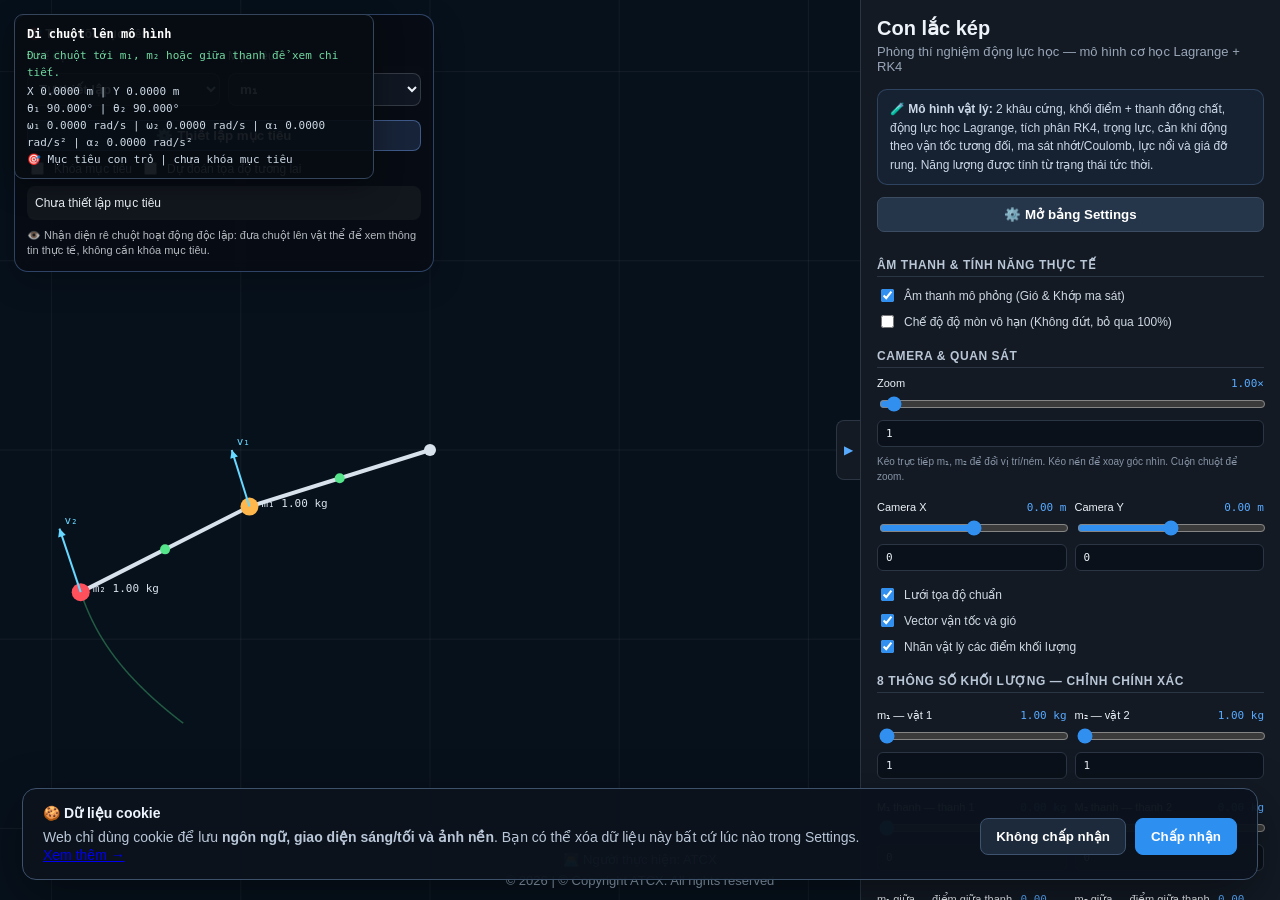
==== commit e8573b25: "Add files via upload" ====
--- a/index.html
+++ b/index.html
@@ -34,9 +34,34 @@
     <div class="target-actions">
       <button type="button" id="targetSetup">⚙️ Thiết lập mục tiêu</button>
       <label class="check"><input id="targetLock" type="checkbox"> Khóa mục tiêu</label>
+      <label class="check"><input id="predictionToggle" type="checkbox"> Dự đoán tọa độ tương lai</label>
     </div>
     <div id="targetLive">Chưa thiết lập mục tiêu</div>
     <div class="target-note">👁️ Nhận diện rê chuột hoạt động độc lập: đưa chuột lên vật thể để xem thông tin thực tế, không cần khóa mục tiêu.</div>
+  </div>
+  <div id="predictionControls" class="prediction-panel draggable-panel" hidden>
+    <div class="hover-title">🔮 Dự đoán tọa độ tương lai</div>
+    <div class="prediction-grid">
+      <label>Mục tiêu Aimbot
+        <select id="predictionTarget">
+          <option value="m1">m₁</option>
+          <option value="m2">m₂</option>
+          <option value="m1Mid">Giữa thanh 1</option>
+          <option value="m2Mid">Giữa thanh 2</option>
+          <option value="m1End">Đầu thanh 1</option>
+          <option value="m2End">Đầu thanh 2</option>
+        </select>
+      </label>
+      <label>Thời gian dự đoán (s)
+        <input id="predictionHorizon" type="number" min="0.05" max="10" step="0.05" value="2">
+      </label>
+      <label>Số mốc dự đoán
+        <input id="predictionSamples" type="number" min="2" max="12" step="1" value="6">
+      </label>
+    </div>
+    <div id="predictionCurrent">Tọa độ hiện tại: X 0.00000 m | Y 0.00000 m</div>
+    <div class="hover-title prediction-results-title">📍 Tọa độ dự đoán</div>
+    <div id="predictionTableWrap"></div>
   </div>
   <div id="hoverInfo" class="hover-info draggable-panel">
     <div class="hover-title" id="hoverTitle">Di chuột lên mô hình</div>
--- a/index.css
+++ b/index.css
@@ -414,6 +414,16 @@
 }
 .hover-title{color:#fff;font-weight:800;font-size:12px;margin-bottom:3px}
 #hoverDetail{color:#70d8a0;margin-bottom:2px}
+
+.prediction-panel{position:absolute;left:14px;top:270px;width:min(440px,calc(100% - 28px));padding:12px;border:1px solid rgba(120,170,255,.35);border-radius:14px;background:rgba(8,12,20,.9);backdrop-filter:blur(8px);z-index:5;box-shadow:0 10px 30px rgba(0,0,0,.25);font:11px ui-monospace,monospace;color:#cdd9e5}
+.prediction-panel[hidden]{display:none}
+.prediction-grid{display:grid;grid-template-columns:1fr 1fr;gap:8px;margin:8px 0}.prediction-grid label{display:flex;flex-direction:column;gap:4px;font-size:11px}.prediction-grid select,.prediction-grid input{width:100%;box-sizing:border-box;padding:7px;border-radius:8px;border:1px solid rgba(255,255,255,.15);background:#101722;color:inherit}.prediction-grid label:last-child{grid-column:1/-1}
+#predictionCurrent{padding:8px;border-radius:8px;background:rgba(255,255,255,.045);line-height:1.5}
+.prediction-results-title{margin-top:10px;padding-top:10px;border-top:1px solid rgba(120,170,255,.2)}
+#predictionTableWrap{max-height:220px;overflow:auto}
+.prediction-table{width:100%;border-collapse:collapse;font:10px ui-monospace,monospace}.prediction-table th,.prediction-table td{padding:5px 6px;border-bottom:1px solid #29374a;text-align:right;white-space:nowrap}.prediction-table th:first-child,.prediction-table td:first-child{text-align:left}.prediction-table th{color:#8fa5bb;position:sticky;top:0;background:#101923}.prediction-table td{color:#eef5ff}
+html[data-theme="light"] .prediction-panel{background:rgba(248,251,255,.94)!important;color:#17202b!important;border-color:#aebdce!important}html[data-theme="light"] .prediction-panel *{color:inherit}html[data-theme="light"] .prediction-table th{background:#eef3f8}
+@media(max-width:700px){.prediction-panel{position:relative;left:auto;top:auto;margin:10px;width:auto}}
 .target-panel{position:absolute;left:14px;top:14px;width:min(420px,calc(100% - 28px));padding:12px;border:1px solid rgba(120,170,255,.35);border-radius:14px;background:rgba(8,12,20,.88);backdrop-filter:blur(8px);z-index:5;box-shadow:0 10px 30px rgba(0,0,0,.25)}
 .target-grid{display:grid;grid-template-columns:1fr 1fr;gap:8px;margin:8px 0}.target-grid label{font-size:12px;display:flex;flex-direction:column;gap:4px}.target-grid select{width:100%;padding:7px;border-radius:8px;border:1px solid rgba(255,255,255,.15);background:#101722;color:inherit}.target-actions{display:flex;align-items:center;gap:8px;flex-wrap:wrap}.target-actions button{padding:7px 10px;border-radius:8px;border:1px solid rgba(120,170,255,.4);background:#172338;color:inherit;cursor:pointer}.target-panel .check{margin:0}.target-note{font-size:11px;line-height:1.4;opacity:.75;margin-top:8px}.target-panel #targetLive{font-size:12px;line-height:1.5;margin-top:8px;padding:8px;border-radius:8px;background:rgba(255,255,255,.045)}
 @media(max-width:700px){.target-panel{position:relative;left:auto;top:auto;margin:10px;width:auto}.stage{display:flex;flex-direction:column}}
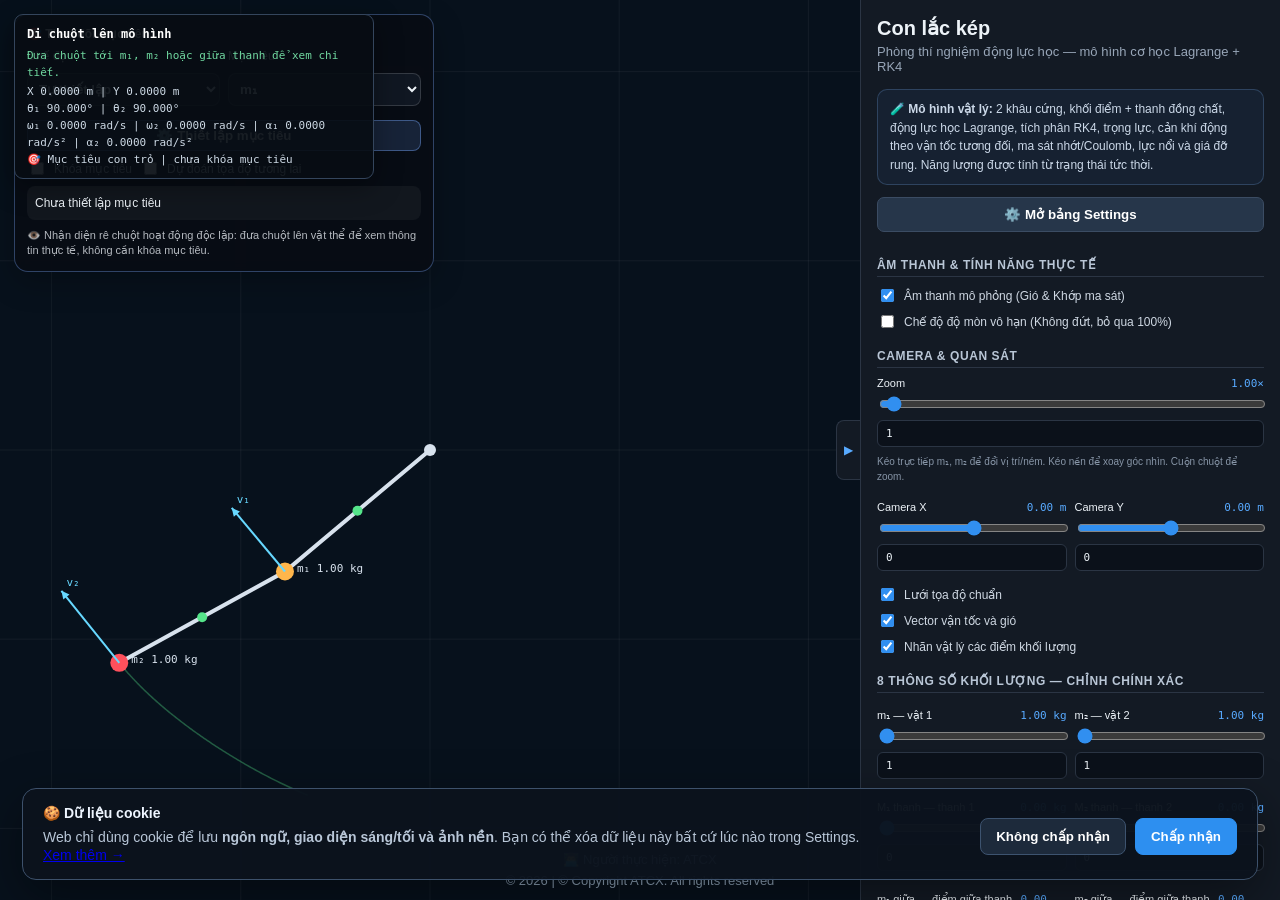
==== commit 3f609d1d: "Add files via upload" ====
--- a/index.html
+++ b/index.html
@@ -40,7 +40,7 @@
     <div class="target-note">👁️ Nhận diện rê chuột hoạt động độc lập: đưa chuột lên vật thể để xem thông tin thực tế, không cần khóa mục tiêu.</div>
   </div>
   <div id="predictionControls" class="prediction-panel draggable-panel" hidden>
-    <div class="hover-title">🔮 Dự đoán tọa độ tương lai</div>
+    <div class="hover-title drag-handle">🔮 Dự đoán tọa độ tương lai</div>
     <div class="prediction-grid">
       <label>Mục tiêu Aimbot
         <select id="predictionTarget">
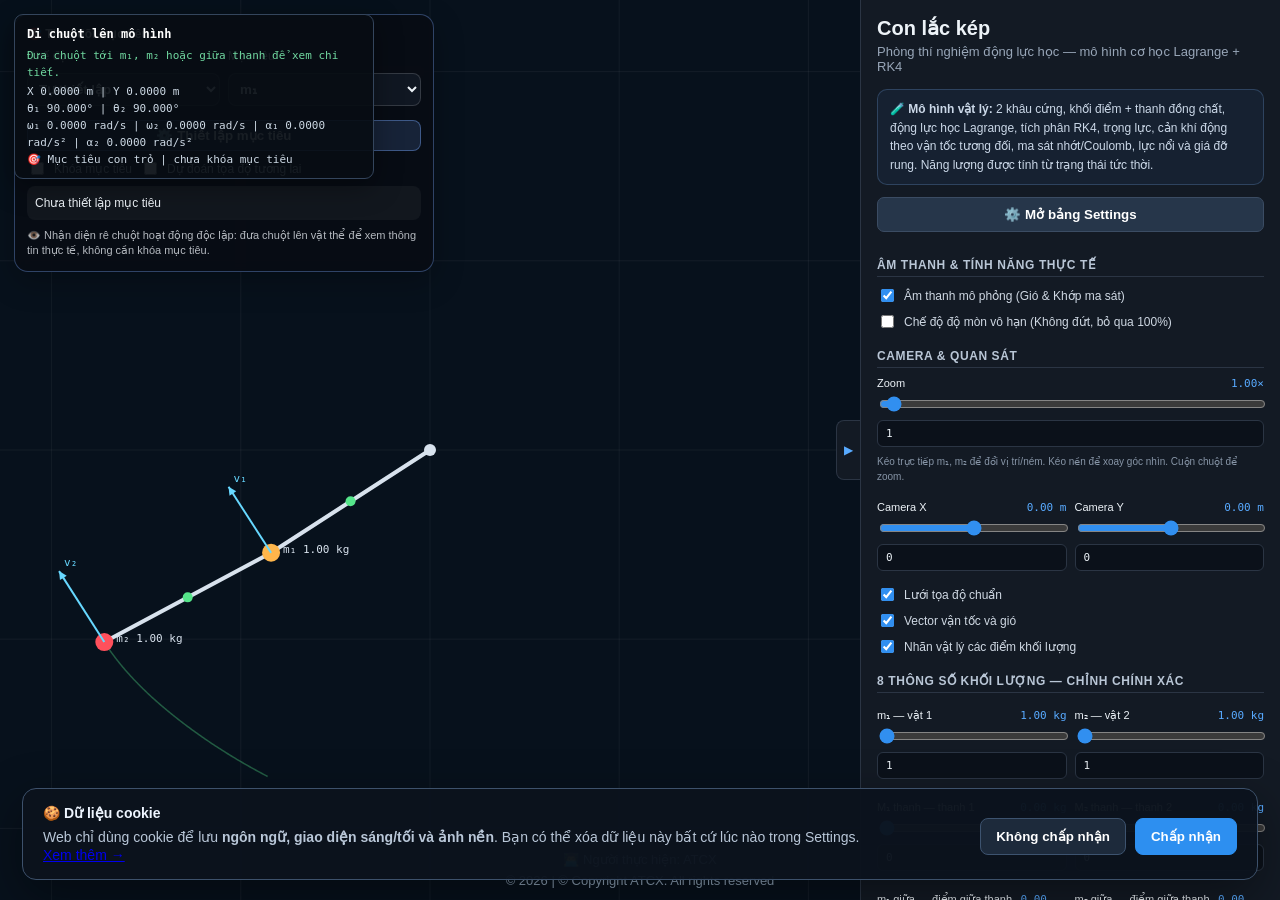
==== commit 0c5bbdc5: "Update index.html" ====
--- a/index.html
+++ b/index.html
@@ -3,6 +3,7 @@
 <head>
 <meta charset="utf-8">
 <meta name="viewport" content="width=device-width,initial-scale=1">
+<link rel="icon" type="image/png" href="logo.jpg">
 <title>Con lắc kép — Phòng thí nghiệm động lực học nâng cao</title>
 <link rel="stylesheet" href="index.css"><script src="cookie-theme.js"></script>
 </head>
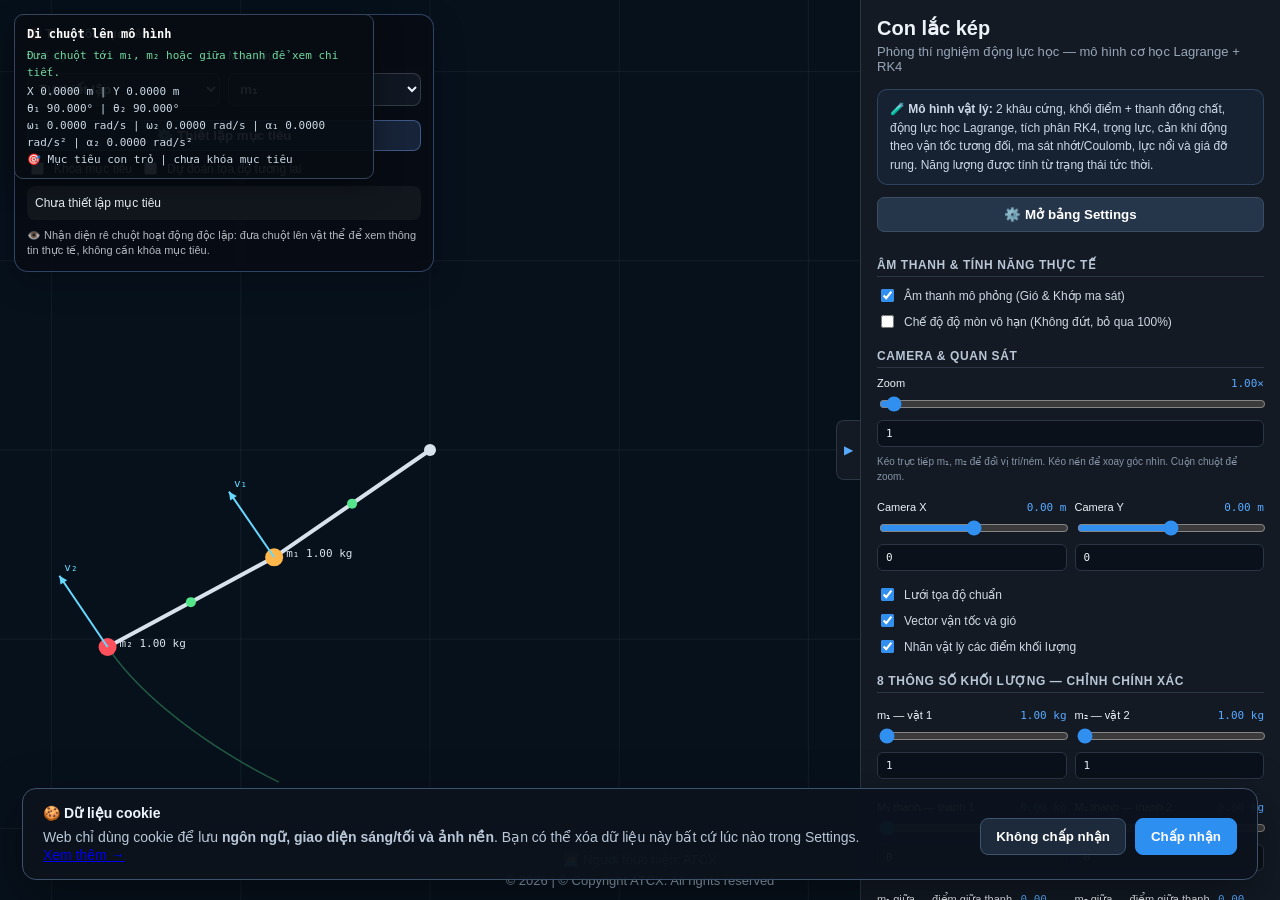
==== commit e2098c31: "Update index.html" ====
--- a/index.html
+++ b/index.html
@@ -3,7 +3,7 @@
 <head>
 <meta charset="utf-8">
 <meta name="viewport" content="width=device-width,initial-scale=1">
-<link rel="icon" type="image/png" href="logo.jpg">
+<link rel="icon" type="image/jpeg" href="logo.jpg">
 <title>Con lắc kép — Phòng thí nghiệm động lực học nâng cao</title>
 <link rel="stylesheet" href="index.css"><script src="cookie-theme.js"></script>
 </head>
